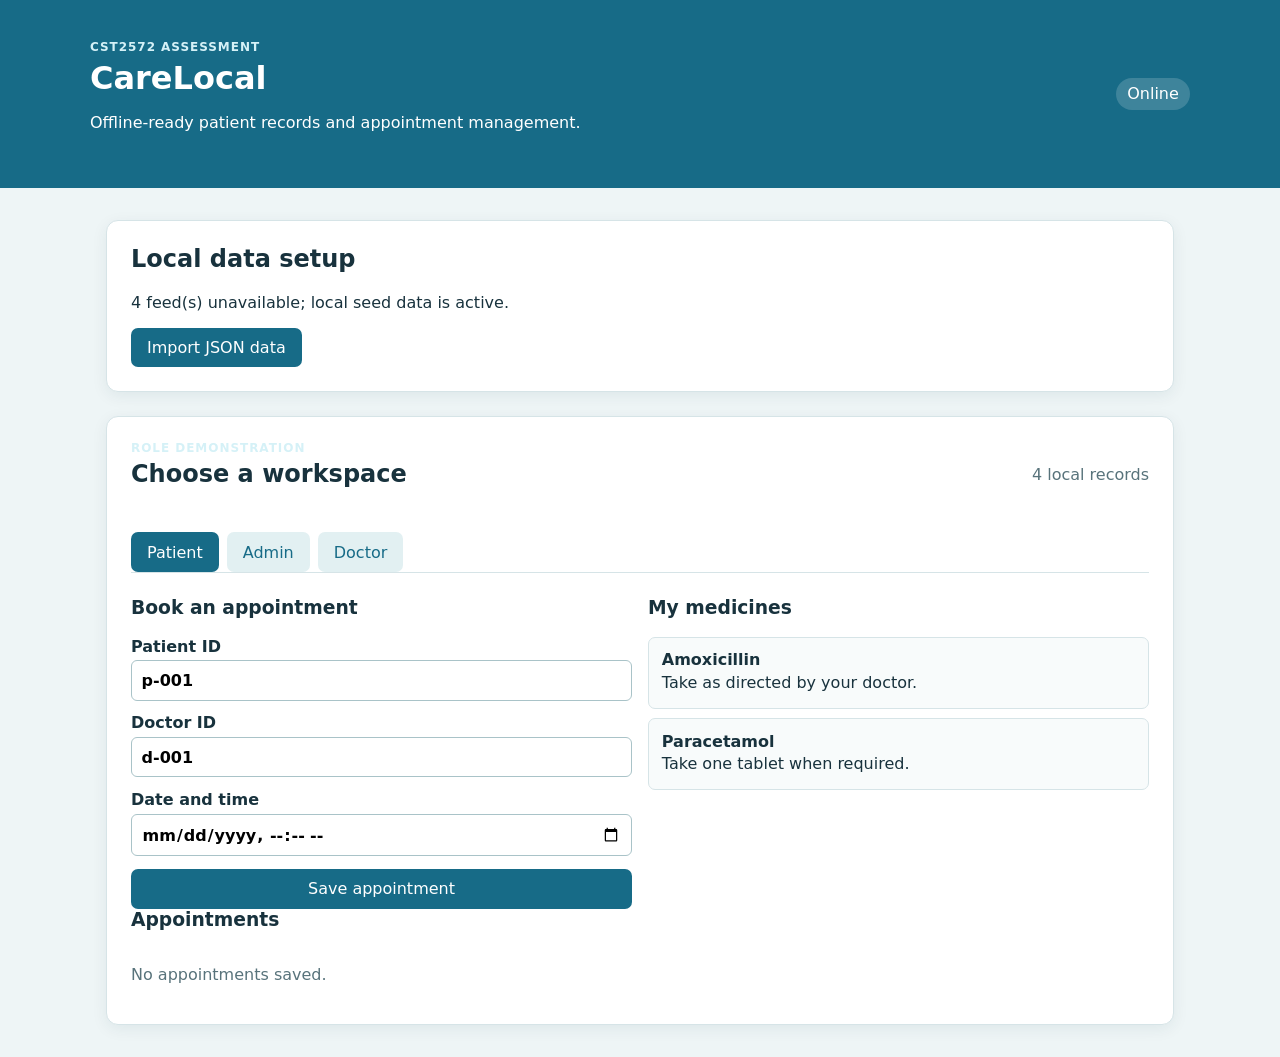
==== index.html @ cc3c92d3 "first commit" ====
<!doctype html>
<html lang="en">
<head>
  <meta charset="utf-8">
  <meta name="viewport" content="width=device-width, initial-scale=1">
  <meta name="theme-color" content="#176b87">
  <link rel="manifest" href="manifest.json">
  <link rel="stylesheet" href="styles.css">
  <title>CareLocal</title>
</head>
<body>
  <header class="site-header">
    <div>
      <p class="eyebrow">CST2572 assessment</p>
      <h1>CareLocal</h1>
      <p>Offline-ready patient records and appointment management.</p>
    </div>
    <span id="connection-status" class="status">Checking connection...</span>
  </header>

  <main>
    <section id="setup-panel" class="card">
      <h2>Local data setup</h2>
      <p id="setup-message">Preparing the local database...</p>
      <button id="refresh-data" type="button">Import JSON data</button>
    </section>

    <section class="card">
      <div class="section-heading">
        <div>
          <p class="eyebrow">Role demonstration</p>
          <h2>Choose a workspace</h2>
        </div>
        <span id="record-count" class="muted"></span>
      </div>
      <nav class="role-tabs" aria-label="Workspace roles">
        <button class="role-tab active" data-role="patient">Patient</button>
        <button class="role-tab" data-role="admin">Admin</button>
        <button class="role-tab" data-role="doctor">Doctor</button>
      </nav>
      <div id="workspace"></div>
    </section>
  </main>

  <template id="patient-template">
    <div class="grid two-column">
      <div>
        <h3>Book an appointment</h3>
        <form id="appointment-form" class="stack">
          <label>Patient ID <input name="patientId" required value="p-001"></label>
          <label>Doctor ID <input name="doctorId" required value="d-001"></label>
          <label>Date and time <input name="scheduledAt" type="datetime-local" required></label>
          <button type="submit">Save appointment</button>
        </form>
      </div>
      <div>
        <h3>My medicines</h3>
        <div id="patient-medicines" class="list"></div>
      </div>
    </div>
    <h3>Appointments</h3>
    <div id="patient-appointments" class="list"></div>
  </template>

  <template id="admin-template">
    <h3>Manage patients</h3>
    <form id="patient-form" class="grid patient-form">
      <input type="hidden" name="id">
      <label>Name <input name="name" required maxlength="80"></label>
      <label>Address <input name="address" required maxlength="160"></label>
      <label>Telephone <input name="telephone" required pattern="[0-9 +()-]{7,20}"></label>
      <label>Date of birth <input name="dateOfBirth" type="date" required></label>
      <label>NHS number <input name="nhsNumber" required pattern="[0-9]{10}"></label>
      <div class="form-actions"><button type="submit">Save patient</button><button id="clear-patient" type="button" class="secondary">Clear</button></div>
    </form>
    <div id="admin-patients" class="list"></div>
  </template>

  <template id="doctor-template">
    <div class="grid two-column">
      <div>
        <h3>Add a clinical note</h3>
        <form id="note-form" class="stack">
          <label>Patient ID <input name="patientId" required value="p-001"></label>
          <label>Note <textarea name="text" required maxlength="500"></textarea></label>
          <button type="submit">Save note</button>
        </form>
      </div>
      <div>
        <h3>Prescribe medicine</h3>
        <form id="prescription-form" class="stack">
          <label>Patient ID <input name="patientId" required value="p-001"></label>
          <label>Medicine <select name="medicineId" id="medicine-options" required></select></label>
          <label>Instructions <input name="instructions" required maxlength="200"></label>
          <button type="submit">Save prescription</button>
        </form>
      </div>
    </div>
    <h3>Patient history and notes</h3>
    <div id="doctor-notes" class="list"></div>
  </template>

  <script type="module" src="app.js"></script>
</body>
</html>
---- styles.css ----
:root { color-scheme: light; font-family: system-ui, sans-serif; color: #18323d; background: #eef5f6; }
* { box-sizing: border-box; }
body { margin: 0; }
.site-header { display: flex; justify-content: space-between; gap: 1rem; align-items: center; padding: 2.5rem max(1rem, calc((100% - 1100px) / 2)); color: white; background: #176b87; }
main { max-width: 1100px; margin: 2rem auto; padding: 0 1rem; }
.card { background: white; border: 1px solid #d6e4e7; border-radius: 12px; padding: 1.5rem; margin-bottom: 1.5rem; box-shadow: 0 4px 16px #153b4512; }
.section-heading, .form-actions { display: flex; justify-content: space-between; align-items: center; gap: 1rem; }
.eyebrow { margin: 0 0 .3rem; color: #d5f1f7; text-transform: uppercase; letter-spacing: .08em; font-size: .75rem; font-weight: 700; }
h1, h2, h3 { margin-top: 0; }
h1 { margin-bottom: .3rem; }
.status { padding: .4rem .7rem; border-radius: 999px; background: #ffffff2b; white-space: nowrap; }
.status.offline { background: #8f351e; }
.role-tabs { display: flex; gap: .5rem; margin: 1.5rem 0; border-bottom: 1px solid #d6e4e7; }
button { border: 0; border-radius: 7px; padding: .65rem 1rem; color: white; background: #176b87; cursor: pointer; font: inherit; }
button:hover { background: #0e5268; }
button.secondary, .role-tab { color: #176b87; background: #e2f0f2; }
.role-tab.active { color: white; background: #176b87; }
.grid { display: grid; gap: 1rem; }
.two-column { grid-template-columns: repeat(auto-fit, minmax(250px, 1fr)); }
.patient-form { grid-template-columns: repeat(auto-fit, minmax(180px, 1fr)); margin-bottom: 1.5rem; }
.stack { display: grid; gap: .8rem; }
label { display: grid; gap: .3rem; font-weight: 600; }
input, textarea, select { width: 100%; padding: .6rem; border: 1px solid #a9c3c8; border-radius: 6px; font: inherit; }
textarea { min-height: 100px; resize: vertical; }
.list { display: grid; gap: .6rem; }
.list-item { padding: .8rem; border: 1px solid #d6e4e7; border-radius: 7px; background: #f8fbfb; }
.list-item p { margin: .2rem 0; }
.muted { color: #58737b; }
@media (max-width: 600px) { .site-header { display: block; } .status { display: inline-block; margin-top: 1rem; } }
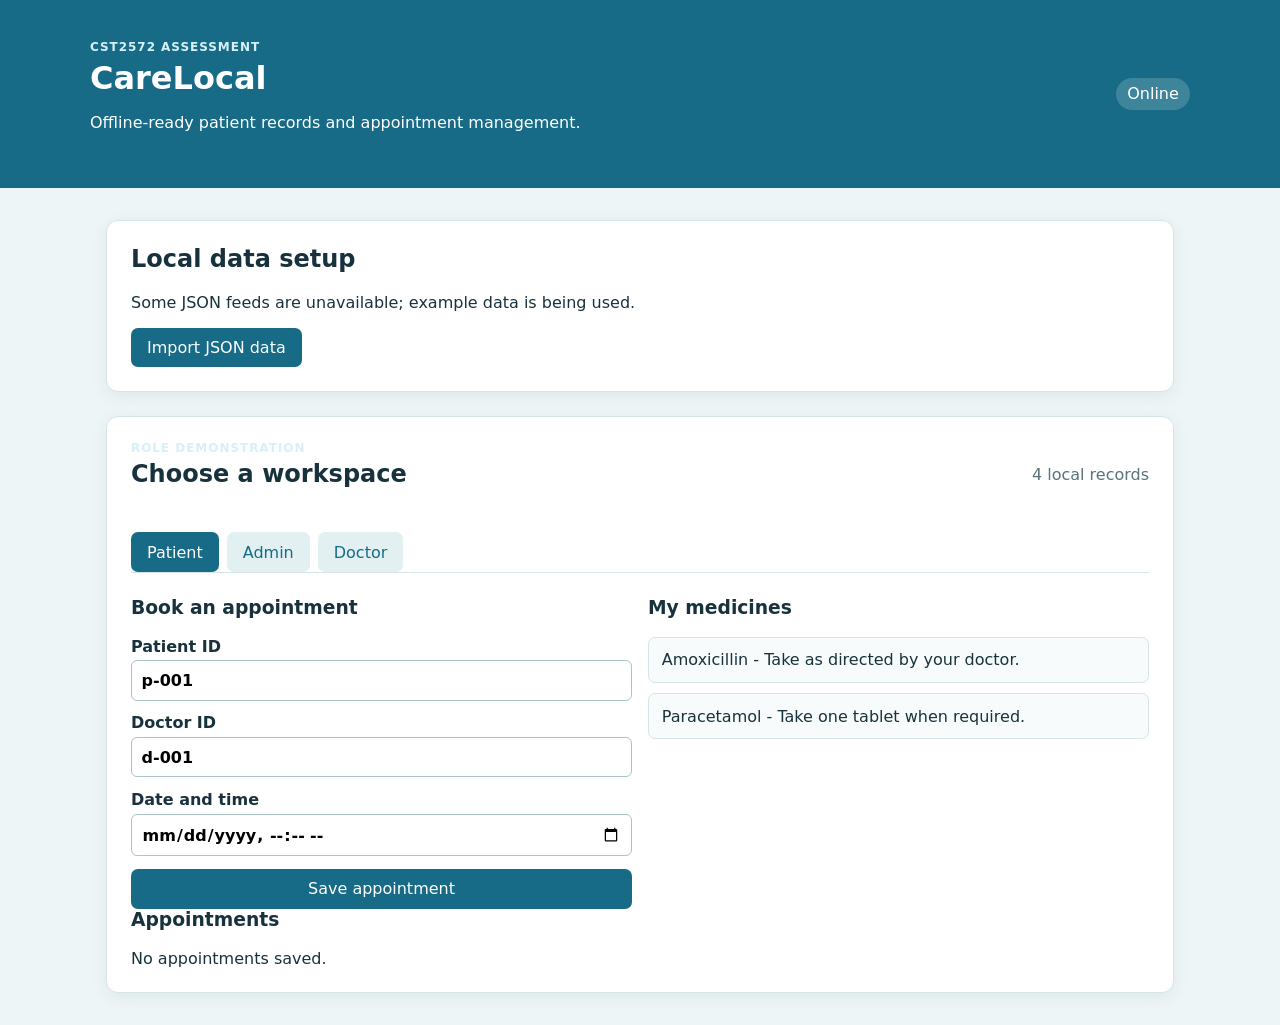
==== commit b524b995: "Add Member 4 admin and doctor features" ====
--- a/index.html
+++ b/index.html
@@ -68,36 +68,46 @@
       <input type="hidden" name="id">
       <label>Name <input name="name" required maxlength="80"></label>
       <label>Address <input name="address" required maxlength="160"></label>
-      <label>Telephone <input name="telephone" required pattern="[0-9 +()-]{7,20}"></label>
+      <label>Telephone <input name="telephone" required pattern="[0-9 +()\-]{7,20}"></label>
       <label>Date of birth <input name="dateOfBirth" type="date" required></label>
       <label>NHS number <input name="nhsNumber" required pattern="[0-9]{10}"></label>
       <div class="form-actions"><button type="submit">Save patient</button><button id="clear-patient" type="button" class="secondary">Clear</button></div>
     </form>
+    <p id="admin-message" class="message" aria-live="polite"></p>
     <div id="admin-patients" class="list"></div>
   </template>
 
   <template id="doctor-template">
+    <h3>Doctor workspace</h3>
+    <p class="muted">Choose a patient and doctor before adding medical records.</p>
+    <div class="grid two-column form-spacing">
+      <label>Patient <select id="doctor-patient" required></select></label>
+      <label>Doctor <select id="doctor-select" required></select></label>
+    </div>
+    <p id="doctor-message" class="message" aria-live="polite"></p>
     <div class="grid two-column">
       <div>
-        <h3>Add a clinical note</h3>
+        <h3>Add clinical history / note</h3>
         <form id="note-form" class="stack">
-          <label>Patient ID <input name="patientId" required value="p-001"></label>
-          <label>Note <textarea name="text" required maxlength="500"></textarea></label>
-          <button type="submit">Save note</button>
+          <label>Clinical note <textarea id="note-text" required maxlength="500"></textarea></label>
+          <button type="submit">Save medical note</button>
         </form>
       </div>
       <div>
-        <h3>Prescribe medicine</h3>
+        <h3>Add medicine / treatment</h3>
         <form id="prescription-form" class="stack">
-          <label>Patient ID <input name="patientId" required value="p-001"></label>
-          <label>Medicine <select name="medicineId" id="medicine-options" required></select></label>
-          <label>Instructions <input name="instructions" required maxlength="200"></label>
+          <label>Medicine <select id="medicine-options" required></select></label>
+          <label>Treatment instructions <input id="medicine-instructions" required maxlength="200"></label>
           <button type="submit">Save prescription</button>
         </form>
       </div>
     </div>
-    <h3>Patient history and notes</h3>
+    <h3>Patient medical history</h3>
+    <div id="doctor-history" class="list"></div>
+    <h3>Medical notes</h3>
     <div id="doctor-notes" class="list"></div>
+    <h3>Prescriptions and treatments</h3>
+    <div id="doctor-prescriptions" class="list"></div>
   </template>
 
   <script type="module" src="app.js"></script>
--- a/styles.css
+++ b/styles.css
@@ -27,3 +27,9 @@
 .list-item p { margin: .2rem 0; }
 .muted { color: #58737b; }
 @media (max-width: 600px) { .site-header { display: block; } .status { display: inline-block; margin-top: 1rem; } }
+
+/* Small additions for Member 4 */
+.message { color: #176b87; min-height: 1.5rem; font-weight: 600; }
+.form-spacing { margin-bottom: 1.5rem; }
+#doctor-history, #doctor-notes, #doctor-prescriptions { margin-bottom: 1.5rem; }
+.list-item button { margin-top: .5rem; margin-right: .3rem; }
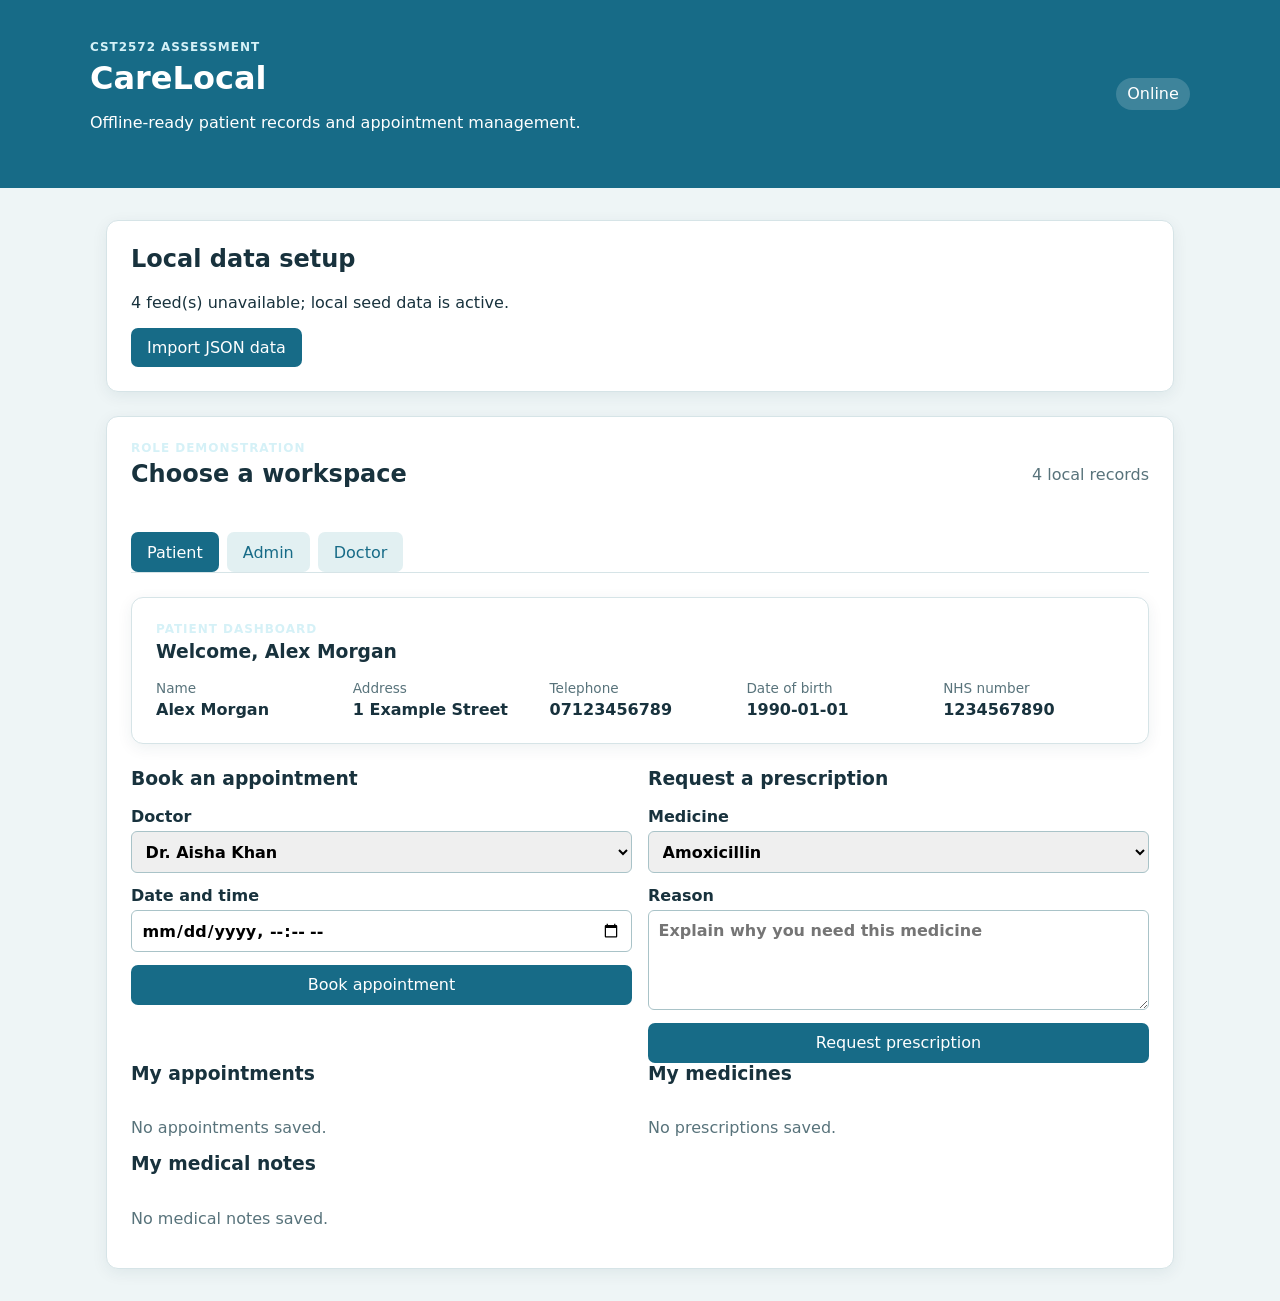
==== commit 15282f2a: "Add patient dashboard features" ====
--- a/index.html
+++ b/index.html
@@ -43,23 +43,48 @@
   </main>
 
   <template id="patient-template">
+    <div class="patient-summary card">
+      <div>
+        <p class="eyebrow">Patient dashboard</p>
+        <h3 id="patient-welcome">My details</h3>
+      </div>
+      <div id="patient-details" class="details-grid"></div>
+    </div>
+
     <div class="grid two-column">
       <div>
         <h3>Book an appointment</h3>
         <form id="appointment-form" class="stack">
-          <label>Patient ID <input name="patientId" required value="p-001"></label>
-          <label>Doctor ID <input name="doctorId" required value="d-001"></label>
+          <label>Doctor <select name="doctorId" id="patient-doctor" required></select></label>
           <label>Date and time <input name="scheduledAt" type="datetime-local" required></label>
-          <button type="submit">Save appointment</button>
+          <button type="submit">Book appointment</button>
         </form>
       </div>
       <div>
+        <h3>Request a prescription</h3>
+        <form id="prescription-request-form" class="stack">
+          <label>Medicine <select name="medicineId" id="request-medicine" required></select></label>
+          <label>Reason <textarea name="reason" required maxlength="300" placeholder="Explain why you need this medicine"></textarea></label>
+          <button type="submit">Request prescription</button>
+        </form>
+      </div>
+    </div>
+
+    <div class="grid two-column">
+      <section>
+        <h3>My appointments</h3>
+        <div id="patient-appointments" class="list"></div>
+      </section>
+      <section>
         <h3>My medicines</h3>
         <div id="patient-medicines" class="list"></div>
-      </div>
+      </section>
     </div>
-    <h3>Appointments</h3>
-    <div id="patient-appointments" class="list"></div>
+
+    <section>
+      <h3>My medical notes</h3>
+      <div id="patient-notes" class="list"></div>
+    </section>
   </template>
 
   <template id="admin-template">
@@ -73,41 +98,31 @@
       <label>NHS number <input name="nhsNumber" required pattern="[0-9]{10}"></label>
       <div class="form-actions"><button type="submit">Save patient</button><button id="clear-patient" type="button" class="secondary">Clear</button></div>
     </form>
-    <p id="admin-message" class="message" aria-live="polite"></p>
     <div id="admin-patients" class="list"></div>
   </template>
 
   <template id="doctor-template">
-    <h3>Doctor workspace</h3>
-    <p class="muted">Choose a patient and doctor before adding medical records.</p>
-    <div class="grid two-column form-spacing">
-      <label>Patient <select id="doctor-patient" required></select></label>
-      <label>Doctor <select id="doctor-select" required></select></label>
-    </div>
-    <p id="doctor-message" class="message" aria-live="polite"></p>
     <div class="grid two-column">
       <div>
-        <h3>Add clinical history / note</h3>
+        <h3>Add a clinical note</h3>
         <form id="note-form" class="stack">
-          <label>Clinical note <textarea id="note-text" required maxlength="500"></textarea></label>
-          <button type="submit">Save medical note</button>
+          <label>Patient ID <input name="patientId" required value="p-001"></label>
+          <label>Note <textarea name="text" required maxlength="500"></textarea></label>
+          <button type="submit">Save note</button>
         </form>
       </div>
       <div>
-        <h3>Add medicine / treatment</h3>
+        <h3>Prescribe medicine</h3>
         <form id="prescription-form" class="stack">
-          <label>Medicine <select id="medicine-options" required></select></label>
-          <label>Treatment instructions <input id="medicine-instructions" required maxlength="200"></label>
+          <label>Patient ID <input name="patientId" required value="p-001"></label>
+          <label>Medicine <select name="medicineId" id="medicine-options" required></select></label>
+          <label>Instructions <input name="instructions" required maxlength="200"></label>
           <button type="submit">Save prescription</button>
         </form>
       </div>
     </div>
-    <h3>Patient medical history</h3>
-    <div id="doctor-history" class="list"></div>
-    <h3>Medical notes</h3>
+    <h3>Patient history and notes</h3>
     <div id="doctor-notes" class="list"></div>
-    <h3>Prescriptions and treatments</h3>
-    <div id="doctor-prescriptions" class="list"></div>
   </template>
 
   <script type="module" src="app.js"></script>
--- a/styles.css
+++ b/styles.css
@@ -26,10 +26,9 @@
 .list-item { padding: .8rem; border: 1px solid #d6e4e7; border-radius: 7px; background: #f8fbfb; }
 .list-item p { margin: .2rem 0; }
 .muted { color: #58737b; }
+.patient-summary { margin-top: 1rem; }
+.details-grid { display: grid; grid-template-columns: repeat(auto-fit, minmax(160px, 1fr)); gap: 1rem; }
+dt { color: #58737b; font-size: .85rem; }
+dd { margin: .2rem 0 0; font-weight: 600; }
+small { font-size: .8rem; }
 @media (max-width: 600px) { .site-header { display: block; } .status { display: inline-block; margin-top: 1rem; } }
-
-/* Small additions for Member 4 */
-.message { color: #176b87; min-height: 1.5rem; font-weight: 600; }
-.form-spacing { margin-bottom: 1.5rem; }
-#doctor-history, #doctor-notes, #doctor-prescriptions { margin-bottom: 1.5rem; }
-.list-item button { margin-top: .5rem; margin-right: .3rem; }
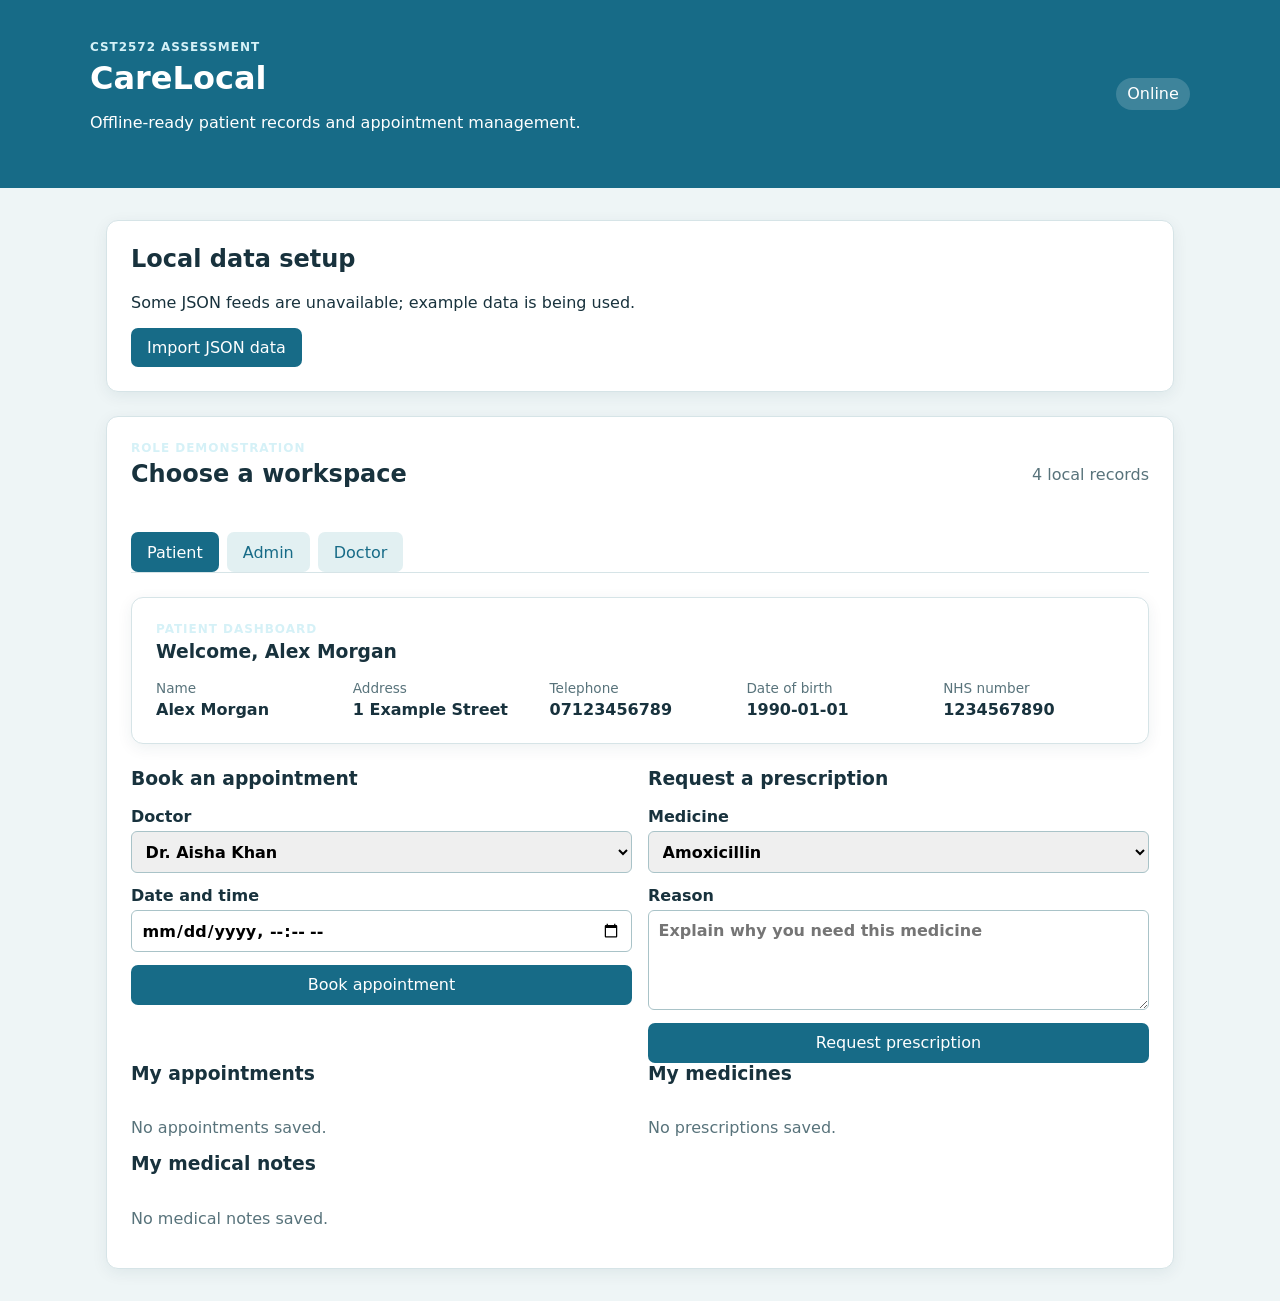
==== commit 919c460c: "Merge admin and doctor features" ====
--- a/index.html
+++ b/index.html
@@ -98,31 +98,41 @@
       <label>NHS number <input name="nhsNumber" required pattern="[0-9]{10}"></label>
       <div class="form-actions"><button type="submit">Save patient</button><button id="clear-patient" type="button" class="secondary">Clear</button></div>
     </form>
+    <p id="admin-message" class="message" aria-live="polite"></p>
     <div id="admin-patients" class="list"></div>
   </template>
 
   <template id="doctor-template">
+    <h3>Doctor workspace</h3>
+    <p class="muted">Choose a patient and doctor before adding medical records.</p>
+    <div class="grid two-column form-spacing">
+      <label>Patient <select id="doctor-patient" required></select></label>
+      <label>Doctor <select id="doctor-select" required></select></label>
+    </div>
+    <p id="doctor-message" class="message" aria-live="polite"></p>
     <div class="grid two-column">
       <div>
-        <h3>Add a clinical note</h3>
+        <h3>Add clinical history / note</h3>
         <form id="note-form" class="stack">
-          <label>Patient ID <input name="patientId" required value="p-001"></label>
-          <label>Note <textarea name="text" required maxlength="500"></textarea></label>
-          <button type="submit">Save note</button>
+          <label>Clinical note <textarea id="note-text" required maxlength="500"></textarea></label>
+          <button type="submit">Save medical note</button>
         </form>
       </div>
       <div>
-        <h3>Prescribe medicine</h3>
+        <h3>Add medicine / treatment</h3>
         <form id="prescription-form" class="stack">
-          <label>Patient ID <input name="patientId" required value="p-001"></label>
-          <label>Medicine <select name="medicineId" id="medicine-options" required></select></label>
-          <label>Instructions <input name="instructions" required maxlength="200"></label>
+          <label>Medicine <select id="medicine-options" required></select></label>
+          <label>Treatment instructions <input id="medicine-instructions" required maxlength="200"></label>
           <button type="submit">Save prescription</button>
         </form>
       </div>
     </div>
-    <h3>Patient history and notes</h3>
+    <h3>Patient medical history</h3>
+    <div id="doctor-history" class="list"></div>
+    <h3>Medical notes</h3>
     <div id="doctor-notes" class="list"></div>
+    <h3>Prescriptions and treatments</h3>
+    <div id="doctor-prescriptions" class="list"></div>
   </template>
 
   <script type="module" src="app.js"></script>
--- a/styles.css
+++ b/styles.css
@@ -32,3 +32,9 @@
 dd { margin: .2rem 0 0; font-weight: 600; }
 small { font-size: .8rem; }
 @media (max-width: 600px) { .site-header { display: block; } .status { display: inline-block; margin-top: 1rem; } }
+
+/* Small additions for Member 4 */
+.message { color: #176b87; min-height: 1.5rem; font-weight: 600; }
+.form-spacing { margin-bottom: 1.5rem; }
+#doctor-history, #doctor-notes, #doctor-prescriptions { margin-bottom: 1.5rem; }
+.list-item button { margin-top: .5rem; margin-right: .3rem; }
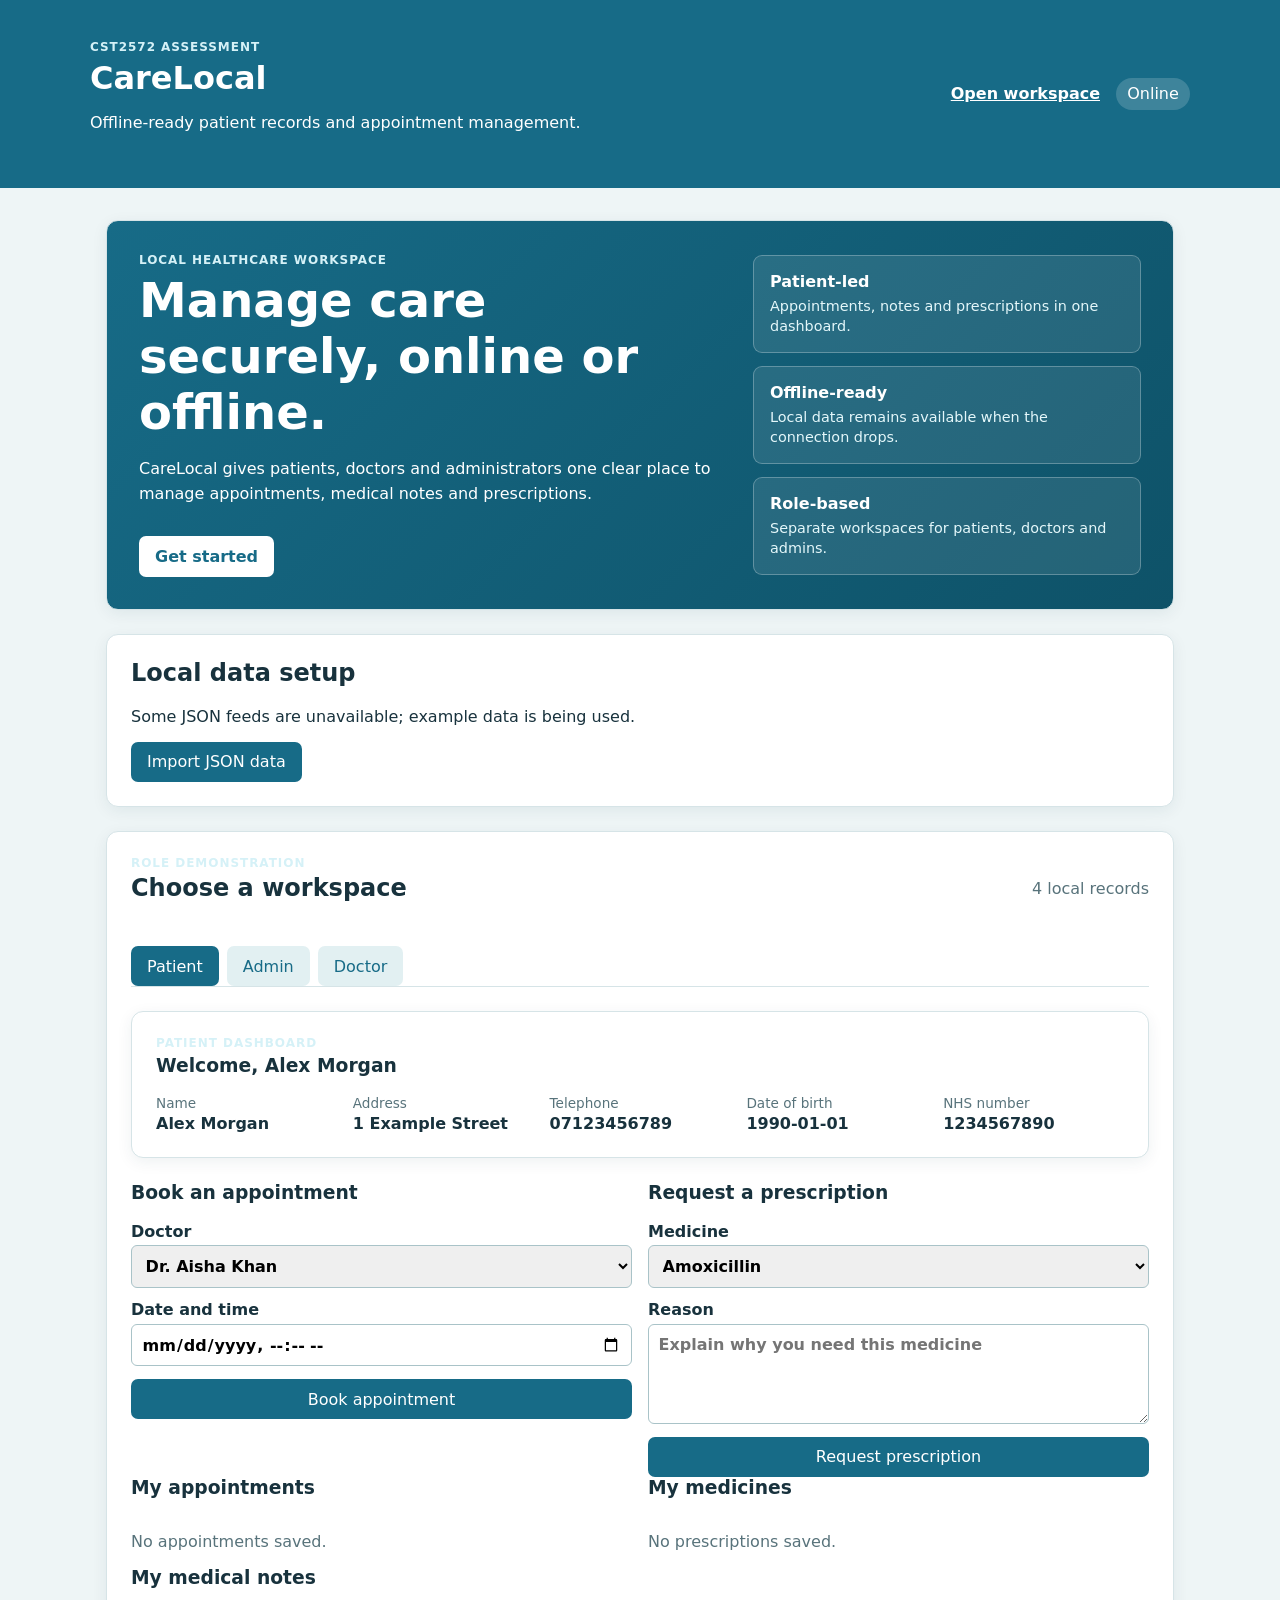
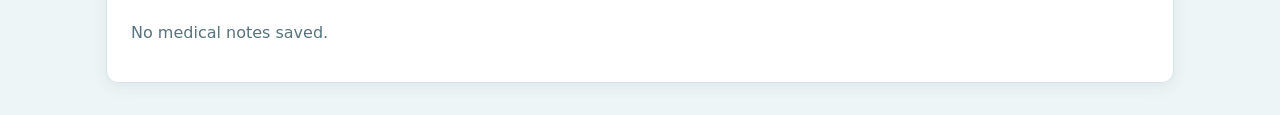
==== commit fab930c6: "Add front page and wireframes" ====
--- a/index.html
+++ b/index.html
@@ -15,17 +15,34 @@
       <h1>CareLocal</h1>
       <p>Offline-ready patient records and appointment management.</p>
     </div>
-    <span id="connection-status" class="status">Checking connection...</span>
+    <div class="header-actions">
+      <a class="header-link" href="#workspace-card">Open workspace</a>
+      <span id="connection-status" class="status">Checking connection...</span>
+    </div>
   </header>
 
   <main>
+    <section class="hero card" aria-labelledby="welcome-heading">
+      <div>
+        <p class="eyebrow hero-eyebrow">Local healthcare workspace</p>
+        <h2 id="welcome-heading">Manage care securely, online or offline.</h2>
+        <p class="hero-copy">CareLocal gives patients, doctors and administrators one clear place to manage appointments, medical notes and prescriptions.</p>
+        <a class="button-link" href="#workspace-card">Get started</a>
+      </div>
+      <div class="feature-grid" aria-label="Application features">
+        <div class="feature-card"><strong>Patient-led</strong><span>Appointments, notes and prescriptions in one dashboard.</span></div>
+        <div class="feature-card"><strong>Offline-ready</strong><span>Local data remains available when the connection drops.</span></div>
+        <div class="feature-card"><strong>Role-based</strong><span>Separate workspaces for patients, doctors and admins.</span></div>
+      </div>
+    </section>
+
     <section id="setup-panel" class="card">
       <h2>Local data setup</h2>
       <p id="setup-message">Preparing the local database...</p>
       <button id="refresh-data" type="button">Import JSON data</button>
     </section>
 
-    <section class="card">
+    <section id="workspace-card" class="card">
       <div class="section-heading">
         <div>
           <p class="eyebrow">Role demonstration</p>
--- a/styles.css
+++ b/styles.css
@@ -2,8 +2,18 @@
 * { box-sizing: border-box; }
 body { margin: 0; }
 .site-header { display: flex; justify-content: space-between; gap: 1rem; align-items: center; padding: 2.5rem max(1rem, calc((100% - 1100px) / 2)); color: white; background: #176b87; }
+.header-actions { display: flex; align-items: center; gap: 1rem; }
+.header-link { color: white; font-weight: 700; }
 main { max-width: 1100px; margin: 2rem auto; padding: 0 1rem; }
 .card { background: white; border: 1px solid #d6e4e7; border-radius: 12px; padding: 1.5rem; margin-bottom: 1.5rem; box-shadow: 0 4px 16px #153b4512; }
+.hero { display: grid; grid-template-columns: minmax(0, 1.2fr) minmax(280px, .8fr); gap: 2rem; align-items: center; padding: 2rem; background: linear-gradient(135deg, #176b87, #0e5268); color: white; }
+.hero h2 { max-width: 620px; font-size: clamp(1.8rem, 4vw, 3rem); margin-bottom: .8rem; }
+.hero-copy { max-width: 620px; line-height: 1.6; }
+.hero-eyebrow { color: #bde8f0; }
+.button-link { display: inline-block; margin-top: .8rem; padding: .7rem 1rem; border-radius: 7px; color: #176b87; background: white; font-weight: 700; text-decoration: none; }
+.feature-grid { display: grid; gap: .8rem; }
+.feature-card { display: grid; gap: .3rem; padding: 1rem; border: 1px solid #ffffff44; border-radius: 9px; background: #ffffff18; }
+.feature-card span { font-size: .9rem; line-height: 1.4; color: #e4f7fa; }
 .section-heading, .form-actions { display: flex; justify-content: space-between; align-items: center; gap: 1rem; }
 .eyebrow { margin: 0 0 .3rem; color: #d5f1f7; text-transform: uppercase; letter-spacing: .08em; font-size: .75rem; font-weight: 700; }
 h1, h2, h3 { margin-top: 0; }
@@ -31,7 +41,8 @@
 dt { color: #58737b; font-size: .85rem; }
 dd { margin: .2rem 0 0; font-weight: 600; }
 small { font-size: .8rem; }
-@media (max-width: 600px) { .site-header { display: block; } .status { display: inline-block; margin-top: 1rem; } }
+@media (max-width: 700px) { .hero { grid-template-columns: 1fr; } }
+@media (max-width: 600px) { .site-header { display: block; } .header-actions { display: block; } .header-link, .status { display: inline-block; margin-top: 1rem; } }
 
 /* Small additions for Member 4 */
 .message { color: #176b87; min-height: 1.5rem; font-weight: 600; }
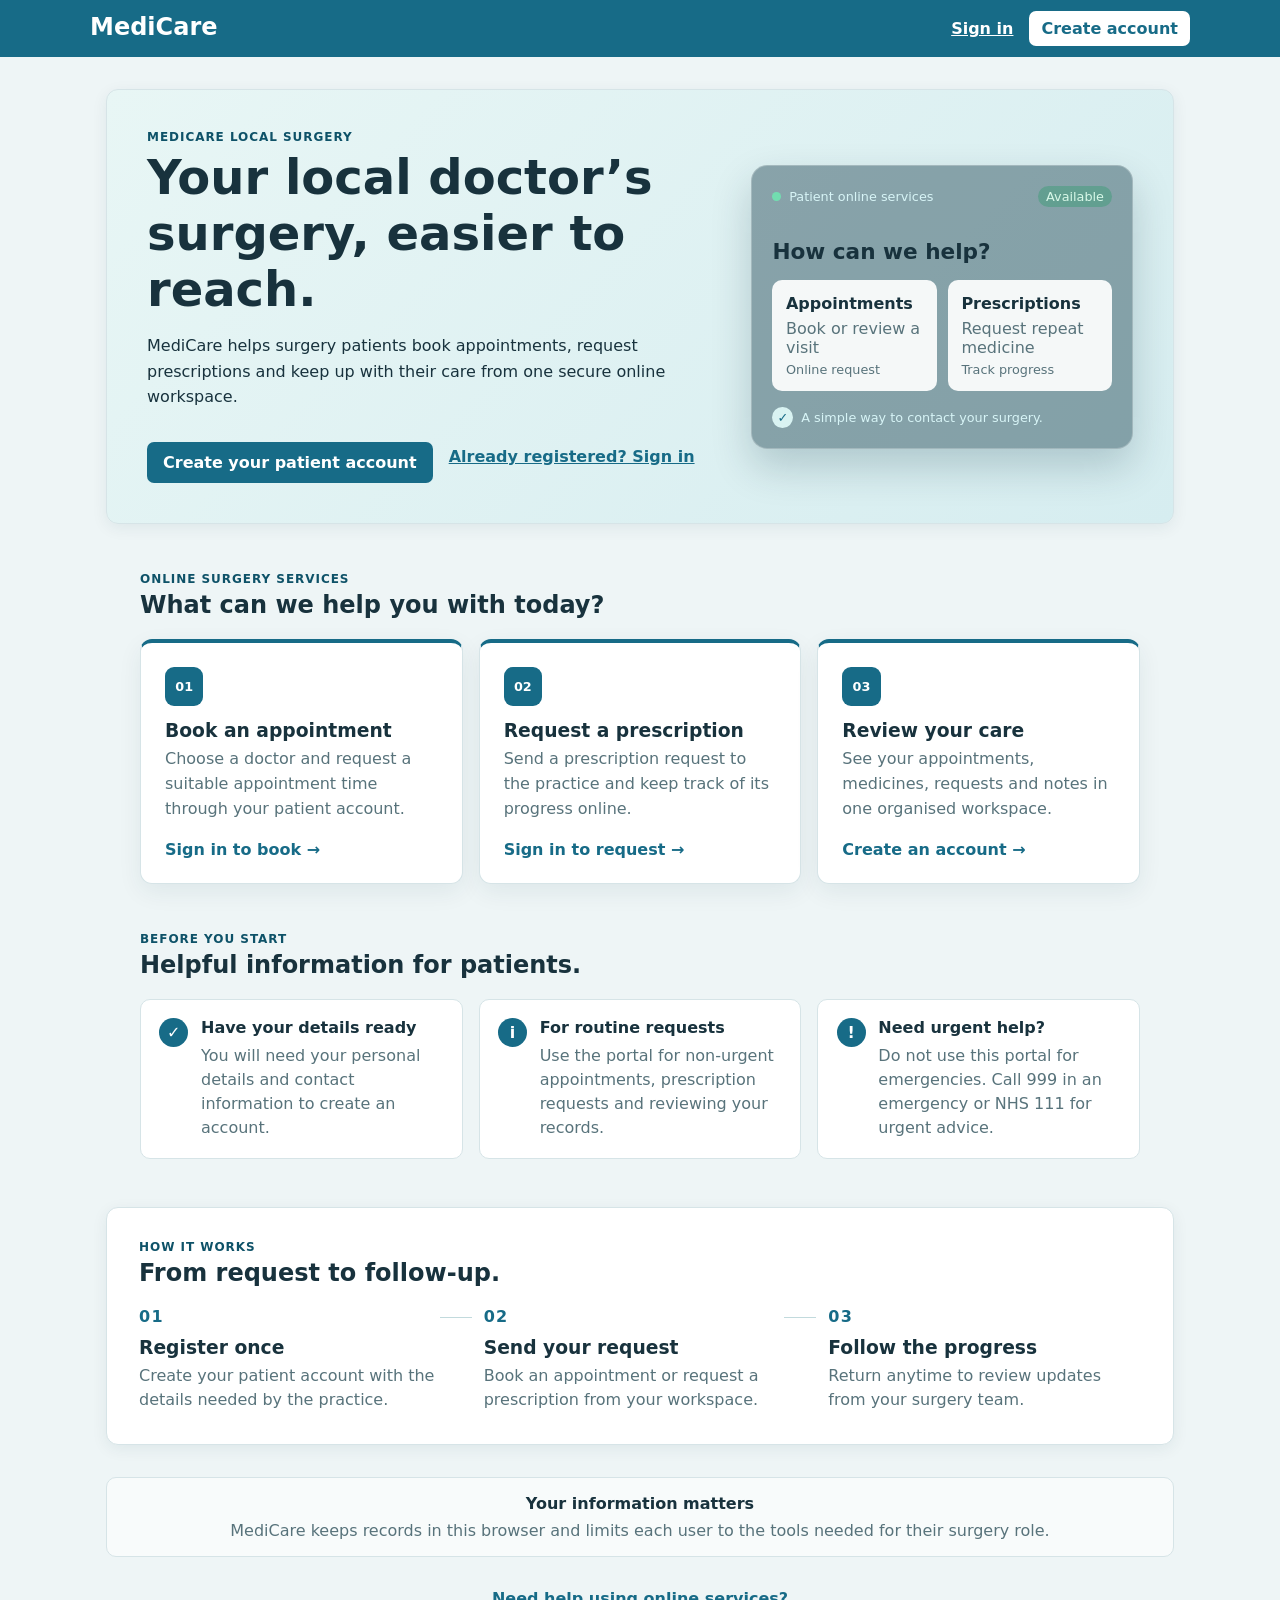
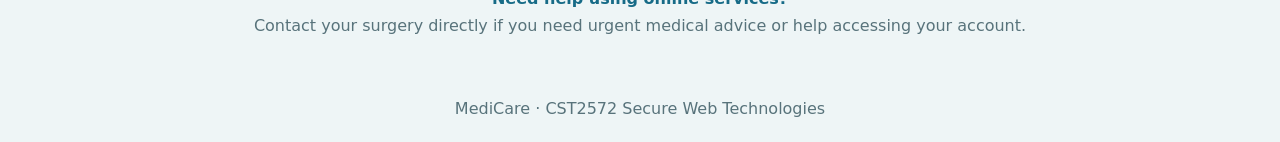
==== commit 5010ffb0: "Add files via upload" ====
--- a/index.html
+++ b/index.html
@@ -1,157 +1,96 @@
-<!doctype html>
-<html lang="en">
-<head>
-  <meta charset="utf-8">
-  <meta name="viewport" content="width=device-width, initial-scale=1">
-  <meta name="theme-color" content="#176b87">
-  <link rel="manifest" href="manifest.json">
-  <link rel="stylesheet" href="styles.css">
-  <title>CareLocal</title>
-</head>
-<body>
-  <header class="site-header">
-    <div>
-      <p class="eyebrow">CST2572 assessment</p>
-      <h1>CareLocal</h1>
-      <p>Offline-ready patient records and appointment management.</p>
-    </div>
-    <div class="header-actions">
-      <a class="header-link" href="#workspace-card">Open workspace</a>
-      <span id="connection-status" class="status">Checking connection...</span>
-    </div>
-  </header>
-
-  <main>
-    <section class="hero card" aria-labelledby="welcome-heading">
-      <div>
-        <p class="eyebrow hero-eyebrow">Local healthcare workspace</p>
-        <h2 id="welcome-heading">Manage care securely, online or offline.</h2>
-        <p class="hero-copy">CareLocal gives patients, doctors and administrators one clear place to manage appointments, medical notes and prescriptions.</p>
-        <a class="button-link" href="#workspace-card">Get started</a>
-      </div>
-      <div class="feature-grid" aria-label="Application features">
-        <div class="feature-card"><strong>Patient-led</strong><span>Appointments, notes and prescriptions in one dashboard.</span></div>
-        <div class="feature-card"><strong>Offline-ready</strong><span>Local data remains available when the connection drops.</span></div>
-        <div class="feature-card"><strong>Role-based</strong><span>Separate workspaces for patients, doctors and admins.</span></div>
-      </div>
-    </section>
-
-    <section id="setup-panel" class="card">
-      <h2>Local data setup</h2>
-      <p id="setup-message">Preparing the local database...</p>
-      <button id="refresh-data" type="button">Import JSON data</button>
-    </section>
-
-    <section id="workspace-card" class="card">
-      <div class="section-heading">
-        <div>
-          <p class="eyebrow">Role demonstration</p>
-          <h2>Choose a workspace</h2>
-        </div>
-        <span id="record-count" class="muted"></span>
-      </div>
-      <nav class="role-tabs" aria-label="Workspace roles">
-        <button class="role-tab active" data-role="patient">Patient</button>
-        <button class="role-tab" data-role="admin">Admin</button>
-        <button class="role-tab" data-role="doctor">Doctor</button>
-      </nav>
-      <div id="workspace"></div>
-    </section>
-  </main>
-
-  <template id="patient-template">
-    <div class="patient-summary card">
-      <div>
-        <p class="eyebrow">Patient dashboard</p>
-        <h3 id="patient-welcome">My details</h3>
-      </div>
-      <div id="patient-details" class="details-grid"></div>
-    </div>
-
-    <div class="grid two-column">
-      <div>
-        <h3>Book an appointment</h3>
-        <form id="appointment-form" class="stack">
-          <label>Doctor <select name="doctorId" id="patient-doctor" required></select></label>
-          <label>Date and time <input name="scheduledAt" type="datetime-local" required></label>
-          <button type="submit">Book appointment</button>
-        </form>
-      </div>
-      <div>
-        <h3>Request a prescription</h3>
-        <form id="prescription-request-form" class="stack">
-          <label>Medicine <select name="medicineId" id="request-medicine" required></select></label>
-          <label>Reason <textarea name="reason" required maxlength="300" placeholder="Explain why you need this medicine"></textarea></label>
-          <button type="submit">Request prescription</button>
-        </form>
-      </div>
-    </div>
-
-    <div class="grid two-column">
-      <section>
-        <h3>My appointments</h3>
-        <div id="patient-appointments" class="list"></div>
-      </section>
-      <section>
-        <h3>My medicines</h3>
-        <div id="patient-medicines" class="list"></div>
-      </section>
-    </div>
-
-    <section>
-      <h3>My medical notes</h3>
-      <div id="patient-notes" class="list"></div>
-    </section>
-  </template>
-
-  <template id="admin-template">
-    <h3>Manage patients</h3>
-    <form id="patient-form" class="grid patient-form">
-      <input type="hidden" name="id">
-      <label>Name <input name="name" required maxlength="80"></label>
-      <label>Address <input name="address" required maxlength="160"></label>
-      <label>Telephone <input name="telephone" required pattern="[0-9 +()\-]{7,20}"></label>
-      <label>Date of birth <input name="dateOfBirth" type="date" required></label>
-      <label>NHS number <input name="nhsNumber" required pattern="[0-9]{10}"></label>
-      <div class="form-actions"><button type="submit">Save patient</button><button id="clear-patient" type="button" class="secondary">Clear</button></div>
-    </form>
-    <p id="admin-message" class="message" aria-live="polite"></p>
-    <div id="admin-patients" class="list"></div>
-  </template>
-
-  <template id="doctor-template">
-    <h3>Doctor workspace</h3>
-    <p class="muted">Choose a patient and doctor before adding medical records.</p>
-    <div class="grid two-column form-spacing">
-      <label>Patient <select id="doctor-patient" required></select></label>
-      <label>Doctor <select id="doctor-select" required></select></label>
-    </div>
-    <p id="doctor-message" class="message" aria-live="polite"></p>
-    <div class="grid two-column">
-      <div>
-        <h3>Add clinical history / note</h3>
-        <form id="note-form" class="stack">
-          <label>Clinical note <textarea id="note-text" required maxlength="500"></textarea></label>
-          <button type="submit">Save medical note</button>
-        </form>
-      </div>
-      <div>
-        <h3>Add medicine / treatment</h3>
-        <form id="prescription-form" class="stack">
-          <label>Medicine <select id="medicine-options" required></select></label>
-          <label>Treatment instructions <input id="medicine-instructions" required maxlength="200"></label>
-          <button type="submit">Save prescription</button>
-        </form>
-      </div>
-    </div>
-    <h3>Patient medical history</h3>
-    <div id="doctor-history" class="list"></div>
-    <h3>Medical notes</h3>
-    <div id="doctor-notes" class="list"></div>
-    <h3>Prescriptions and treatments</h3>
-    <div id="doctor-prescriptions" class="list"></div>
-  </template>
-
-  <script type="module" src="app.js"></script>
-</body>
-</html>
+<!doctype html>
+<!-- Public landing page for the local surgery portal. -->
+<html lang="en">
+<head>
+  <meta charset="utf-8">
+  <meta name="viewport" content="width=device-width, initial-scale=1">
+  <meta name="theme-color" content="#176b87">
+  <link rel="manifest" href="manifest.json">
+  <link rel="stylesheet" href="styles.css?v=20261107-surgery-info">
+  <title>MediCare | Your local surgery online</title>
+</head>
+<body class="public-page">
+  <header class="site-header">
+    <div>
+      <h1>MediCare</h1>
+    </div>
+    <nav class="header-actions" aria-label="Public navigation">
+      <a class="header-link" href="login.html">Sign in</a>
+      <a class="button-link compact" href="register.html">Create account</a>
+    </nav>
+  </header>
+  <main>
+    <section class="hero card landing-hero">
+      <div>
+        <p class="eyebrow hero-eyebrow">MediCare local surgery</p>
+        <h2>Your local doctor’s surgery, easier to reach.</h2>
+        <p class="hero-copy">MediCare helps surgery patients book appointments, request prescriptions and keep up with their care from one secure online workspace.</p>
+        <div class="hero-actions">
+          <a class="button-link primary-action" href="register.html">Create your patient account</a>
+          <a class="text-link" href="login.html">Already registered? Sign in</a>
+        </div>
+      </div>
+      <div class="hero-preview" aria-label="Example of the MediCare patient portal">
+        <div class="preview-topline"><span class="preview-dot"></span><span>Patient online services</span><span class="preview-status">Available</span></div>
+        <div class="preview-welcome">How can we help?</div>
+        <div class="preview-grid">
+          <div class="preview-card"><strong>Appointments</strong><span>Book or review a visit</span><small>Online request</small></div>
+          <div class="preview-card"><strong>Prescriptions</strong><span>Request repeat medicine</span><small>Track progress</small></div>
+        </div>
+        <div class="preview-note"><span>✓</span> A simple way to contact your surgery.</div>
+      </div>
+    </section>
+    <section class="landing-section">
+      <div class="landing-section-heading">
+        <p class="eyebrow">Online surgery services</p>
+        <h2>What can we help you with today?</h2>
+      </div>
+      <div class="grid three-column service-cards">
+        <article class="card service-card"><span class="service-icon">01</span><h3>Book an appointment</h3><p class="muted">Choose a doctor and request a suitable appointment time through your patient account.</p><a href="login.html">Sign in to book <span aria-hidden="true">→</span></a></article>
+        <article class="card service-card"><span class="service-icon">02</span><h3>Request a prescription</h3><p class="muted">Send a prescription request to the practice and keep track of its progress online.</p><a href="login.html">Sign in to request <span aria-hidden="true">→</span></a></article>
+        <article class="card service-card"><span class="service-icon">03</span><h3>Review your care</h3><p class="muted">See your appointments, medicines, requests and notes in one organised workspace.</p><a href="register.html">Create an account <span aria-hidden="true">→</span></a></article>
+      </div>
+    </section>
+    <section class="info-section">
+      <div class="landing-section-heading">
+        <p class="eyebrow">Before you start</p>
+        <h2>Helpful information for patients.</h2>
+      </div>
+      <div class="info-grid">
+        <article class="info-item">
+          <span class="info-mark">✓</span>
+          <div><h3>Have your details ready</h3><p class="muted">You will need your personal details and contact information to create an account.</p></div>
+        </article>
+        <article class="info-item">
+          <span class="info-mark">i</span>
+          <div><h3>For routine requests</h3><p class="muted">Use the portal for non-urgent appointments, prescription requests and reviewing your records.</p></div>
+        </article>
+        <article class="info-item">
+          <span class="info-mark">!</span>
+          <div><h3>Need urgent help?</h3><p class="muted">Do not use this portal for emergencies. Call 999 in an emergency or NHS 111 for urgent advice.</p></div>
+        </article>
+      </div>
+    </section>
+    <section id="how-it-works" class="card workflow-card">
+      <div class="landing-section-heading">
+        <p class="eyebrow">How it works</p>
+        <h2>From request to follow-up.</h2>
+      </div>
+      <div class="workflow-steps">
+        <article><span class="step-number">01</span><h3>Register once</h3><p class="muted">Create your patient account with the details needed by the practice.</p></article>
+        <article><span class="step-number">02</span><h3>Send your request</h3><p class="muted">Book an appointment or request a prescription from your workspace.</p></article>
+        <article><span class="step-number">03</span><h3>Follow the progress</h3><p class="muted">Return anytime to review updates from your surgery team.</p></article>
+      </div>
+    </section>
+    <section class="privacy-strip">
+      <strong>Your information matters</strong>
+      <span>MediCare keeps records in this browser and limits each user to the tools needed for their surgery role.</span>
+    </section>
+    <section class="contact-prompt">
+      <strong>Need help using online services?</strong>
+      <span>Contact your surgery directly if you need urgent medical advice or help accessing your account.</span>
+    </section>
+  </main>
+  <footer class="public-footer">MediCare &middot; CST2572 Secure Web Technologies</footer>
+</body>
+</html>
--- a/styles.css
+++ b/styles.css
@@ -1,51 +1,144 @@
-:root { color-scheme: light; font-family: system-ui, sans-serif; color: #18323d; background: #eef5f6; }
-* { box-sizing: border-box; }
-body { margin: 0; }
-.site-header { display: flex; justify-content: space-between; gap: 1rem; align-items: center; padding: 2.5rem max(1rem, calc((100% - 1100px) / 2)); color: white; background: #176b87; }
-.header-actions { display: flex; align-items: center; gap: 1rem; }
-.header-link { color: white; font-weight: 700; }
-main { max-width: 1100px; margin: 2rem auto; padding: 0 1rem; }
-.card { background: white; border: 1px solid #d6e4e7; border-radius: 12px; padding: 1.5rem; margin-bottom: 1.5rem; box-shadow: 0 4px 16px #153b4512; }
-.hero { display: grid; grid-template-columns: minmax(0, 1.2fr) minmax(280px, .8fr); gap: 2rem; align-items: center; padding: 2rem; background: linear-gradient(135deg, #176b87, #0e5268); color: white; }
-.hero h2 { max-width: 620px; font-size: clamp(1.8rem, 4vw, 3rem); margin-bottom: .8rem; }
-.hero-copy { max-width: 620px; line-height: 1.6; }
-.hero-eyebrow { color: #bde8f0; }
-.button-link { display: inline-block; margin-top: .8rem; padding: .7rem 1rem; border-radius: 7px; color: #176b87; background: white; font-weight: 700; text-decoration: none; }
-.feature-grid { display: grid; gap: .8rem; }
-.feature-card { display: grid; gap: .3rem; padding: 1rem; border: 1px solid #ffffff44; border-radius: 9px; background: #ffffff18; }
-.feature-card span { font-size: .9rem; line-height: 1.4; color: #e4f7fa; }
-.section-heading, .form-actions { display: flex; justify-content: space-between; align-items: center; gap: 1rem; }
-.eyebrow { margin: 0 0 .3rem; color: #d5f1f7; text-transform: uppercase; letter-spacing: .08em; font-size: .75rem; font-weight: 700; }
-h1, h2, h3 { margin-top: 0; }
-h1 { margin-bottom: .3rem; }
-.status { padding: .4rem .7rem; border-radius: 999px; background: #ffffff2b; white-space: nowrap; }
-.status.offline { background: #8f351e; }
-.role-tabs { display: flex; gap: .5rem; margin: 1.5rem 0; border-bottom: 1px solid #d6e4e7; }
-button { border: 0; border-radius: 7px; padding: .65rem 1rem; color: white; background: #176b87; cursor: pointer; font: inherit; }
-button:hover { background: #0e5268; }
-button.secondary, .role-tab { color: #176b87; background: #e2f0f2; }
-.role-tab.active { color: white; background: #176b87; }
-.grid { display: grid; gap: 1rem; }
-.two-column { grid-template-columns: repeat(auto-fit, minmax(250px, 1fr)); }
-.patient-form { grid-template-columns: repeat(auto-fit, minmax(180px, 1fr)); margin-bottom: 1.5rem; }
-.stack { display: grid; gap: .8rem; }
-label { display: grid; gap: .3rem; font-weight: 600; }
-input, textarea, select { width: 100%; padding: .6rem; border: 1px solid #a9c3c8; border-radius: 6px; font: inherit; }
-textarea { min-height: 100px; resize: vertical; }
-.list { display: grid; gap: .6rem; }
-.list-item { padding: .8rem; border: 1px solid #d6e4e7; border-radius: 7px; background: #f8fbfb; }
-.list-item p { margin: .2rem 0; }
-.muted { color: #58737b; }
-.patient-summary { margin-top: 1rem; }
-.details-grid { display: grid; grid-template-columns: repeat(auto-fit, minmax(160px, 1fr)); gap: 1rem; }
-dt { color: #58737b; font-size: .85rem; }
-dd { margin: .2rem 0 0; font-weight: 600; }
-small { font-size: .8rem; }
-@media (max-width: 700px) { .hero { grid-template-columns: 1fr; } }
-@media (max-width: 600px) { .site-header { display: block; } .header-actions { display: block; } .header-link, .status { display: inline-block; margin-top: 1rem; } }
-
-/* Small additions for Member 4 */
-.message { color: #176b87; min-height: 1.5rem; font-weight: 600; }
-.form-spacing { margin-bottom: 1.5rem; }
-#doctor-history, #doctor-notes, #doctor-prescriptions { margin-bottom: 1.5rem; }
-.list-item button { margin-top: .5rem; margin-right: .3rem; }
+:root { color-scheme: light; font-family: system-ui, sans-serif; color: #18323d; background: #eef5f6; }
+/* Shared layout rules keep the public and authenticated pages consistent. */
+* { box-sizing: border-box; }
+body { margin: 0; }
+.site-header { display: flex; justify-content: space-between; gap: 1rem; align-items: center; padding: .7rem max(1rem, calc((100% - 1100px) / 2)); color: white; background: #176b87; }
+.header-actions { display: flex; align-items: center; gap: 1rem; }
+.header-link { color: white; font-weight: 700; }
+main { max-width: 1100px; margin: 2rem auto; padding: 0 1rem; }
+.card { background: white; border: 1px solid #d6e4e7; border-radius: 12px; padding: 1.5rem; margin-bottom: 1.5rem; box-shadow: 0 4px 16px #153b4512; }
+.hero { display: grid; grid-template-columns: minmax(0, 1.2fr) minmax(280px, .8fr); gap: 2rem; align-items: center; padding: 2.5rem; background: linear-gradient(135deg, #e8f6f5, #d6edf0); color: #18323d; }
+.hero h2 { max-width: 620px; font-size: clamp(1.8rem, 4vw, 3rem); margin-bottom: .8rem; }
+.hero-copy { max-width: 620px; line-height: 1.6; }
+.hero-eyebrow { color: #176b87; }
+.button-link { display: inline-block; margin-top: .8rem; padding: .7rem 1rem; border-radius: 7px; color: #176b87; background: white; font-weight: 700; text-decoration: none; }
+.feature-grid { display: grid; gap: .8rem; }
+.feature-card { display: grid; gap: .3rem; padding: 1rem; border: 1px solid #ffffff44; border-radius: 9px; background: #ffffff18; }
+.feature-card span { font-size: .9rem; line-height: 1.4; color: #e4f7fa; }
+.section-heading, .form-actions { display: flex; justify-content: space-between; align-items: center; gap: 1rem; }
+.eyebrow { margin: 0 0 .3rem; color: #0e5268; text-transform: uppercase; letter-spacing: .08em; font-size: .75rem; font-weight: 700; }
+h1, h2, h3 { margin-top: 0; }
+h1 { margin-bottom: .2rem; }
+.status { padding: .4rem .7rem; border-radius: 999px; background: #ffffff2b; white-space: nowrap; }
+.status.offline { background: #8f351e; }
+.role-tabs { display: flex; gap: .5rem; margin: 1.5rem 0; border-bottom: 1px solid #d6e4e7; }
+button { border: 0; border-radius: 7px; padding: .65rem 1rem; color: white; background: #176b87; cursor: pointer; font: inherit; }
+button:hover { background: #0e5268; }
+button.secondary, .role-tab { color: #176b87; background: #e2f0f2; }
+.role-tab.active { color: white; background: #176b87; }
+.admin-tabs { display: flex; flex-wrap: wrap; gap: .5rem; margin: 1rem 0 1.5rem; border-bottom: 1px solid #d6e4e7; padding-bottom: .75rem; }
+.admin-tab.active { color: white; background: #176b87; }
+.grid { display: grid; gap: 1rem; }
+.two-column { grid-template-columns: repeat(auto-fit, minmax(250px, 1fr)); }
+.patient-form { margin-bottom: 1.5rem; max-width: 34rem; }
+.stack { display: grid; gap: .8rem; }
+label { display: grid; gap: .3rem; font-weight: 600; }
+input, textarea, select { width: 100%; padding: .6rem; border: 1px solid #a9c3c8; border-radius: 6px; font: inherit; }
+textarea { min-height: 100px; resize: vertical; }
+.list { display: grid; gap: .6rem; }
+.list-item { padding: .8rem; border: 1px solid #d6e4e7; border-radius: 7px; background: #f8fbfb; }
+.list-item p { margin: .2rem 0; }
+.muted { color: #58737b; }
+.patient-summary { margin-top: 1rem; }
+.patient-dashboard { background: transparent; border: 0; box-shadow: none; padding: 0; }
+.patient-tabs { margin-top: 0; }
+.patient-panel { margin-bottom: 1rem; }
+.patient-panel h4 { margin-top: 0; }
+.details-grid { display: grid; grid-template-columns: repeat(auto-fit, minmax(160px, 1fr)); gap: 1rem; }
+dt { color: #58737b; font-size: .85rem; }
+dd { margin: .2rem 0 0; font-weight: 600; }
+small { font-size: .8rem; }
+@media (max-width: 700px) { .hero { grid-template-columns: 1fr; } }
+@media (max-width: 600px) { .site-header { display: block; } .header-actions { display: block; } .header-link, .status { display: inline-block; margin-top: 1rem; } }
+
+/* Keep record details easy to scan. */
+.message { color: #176b87; min-height: 1.5rem; font-weight: 600; }
+.form-spacing { margin-bottom: 1.5rem; }
+#doctor-history, #doctor-notes, #doctor-prescriptions { margin-bottom: 1.5rem; }
+.list-item button { margin-top: .5rem; margin-right: .3rem; }
+.list-item small { display: block; margin-top: .25rem; }
+.record-details { padding: .8rem 1rem; }
+.record-details summary { cursor: pointer; font-weight: 700; }
+.record-details summary::marker { color: #176b87; }
+.record-details[open] { background: white; }
+.record-details p { line-height: 1.5; }
+.appointment-time { font-size: 1.05rem; font-weight: 600; }
+main[hidden], #login-panel[hidden], .site-header[hidden] {
+  display: none;
+}
+[hidden] {
+  display: none !important;
+}
+
+.auth-panel {
+  max-width: 32rem;
+  margin: 3rem auto;
+}
+
+.auth-layout { max-width: 36rem; margin: 0 auto; padding: 3rem 1rem; }
+.brand-link { display: inline-block; margin-bottom: 1.5rem; color: #176b87; font-size: 1.5rem; font-weight: 800; text-decoration: none; }
+.public-page main { max-width: 1100px; }
+.public-page .site-header { margin-bottom: 2rem; }
+.landing-hero { min-height: 420px; }
+.hero-actions { display: flex; align-items: center; gap: 1rem; margin-top: 1.2rem; }
+.button-link.compact { margin-top: 0; }
+.site-header h1 { font-size: 1.5rem; }
+.site-header .button-link { padding: .5rem .75rem; }
+.text-link { color: white; font-weight: 700; }
+.public-page .text-link { color: #176b87; }
+.primary-action { color: white; background: #176b87; }
+.primary-action:hover { background: #0e5268; }
+.three-column { grid-template-columns: repeat(auto-fit, minmax(210px, 1fr)); }
+.step-number { color: #176b87; font-weight: 800; letter-spacing: .08em; }
+.public-footer { padding: 1.5rem; color: #58737b; text-align: center; }
+.hero-preview { padding: 1.25rem; border: 1px solid #ffffff3d; border-radius: 16px; background: #062f3c66; box-shadow: 0 18px 40px #062f3c33; }
+.preview-topline, .preview-note { display: flex; align-items: center; gap: .5rem; font-size: .8rem; color: #d7f4f6; }
+.preview-status { margin-left: auto; padding: .2rem .5rem; border-radius: 999px; color: #d8f8e8; background: #2e9b6b66; }
+.preview-dot { width: .55rem; height: .55rem; border-radius: 50%; background: #72ddb0; }
+.preview-welcome { margin: 2rem 0 1rem; font-size: 1.35rem; font-weight: 700; }
+.preview-grid { display: grid; grid-template-columns: 1fr 1fr; gap: .7rem; }
+.preview-card { display: grid; gap: .35rem; padding: .85rem; border-radius: 10px; background: #ffffffeb; color: #18323d; }
+.preview-card span, .preview-card small { color: #58737b; }
+.preview-note { margin-top: 1rem; }
+.preview-note span { display: grid; width: 1.3rem; height: 1.3rem; place-items: center; border-radius: 50%; color: #176b87; background: #d9f3f2; font-weight: 800; }
+.landing-section { margin: 3rem 0; }
+.landing-section-heading { margin-bottom: 1.25rem; }
+.landing-section-heading h2 { margin-bottom: 0; }
+.service-card { display: flex; flex-direction: column; min-height: 245px; margin-bottom: 0; }
+.service-card h3 { margin: .9rem 0 .4rem; }
+.service-card p { margin-top: 0; line-height: 1.55; }
+.service-card a { margin-top: auto; color: #176b87; font-weight: 700; text-decoration: none; }
+.service-icon { display: grid; width: 2.4rem; height: 2.4rem; place-items: center; border-radius: 9px; color: white; background: #176b87; font-size: .8rem; font-weight: 800; }
+.workflow-card { padding: 2rem; }
+.workflow-steps { display: grid; grid-template-columns: repeat(3, 1fr); gap: 2rem; }
+.workflow-steps article { position: relative; }
+.workflow-steps article:not(:last-child)::after { position: absolute; top: .65rem; right: -1.25rem; width: 2rem; height: 1px; background: #c2dadd; content: ""; }
+.workflow-steps h3 { margin: .7rem 0 .4rem; }
+.workflow-steps p { margin: 0; line-height: 1.5; }
+.privacy-strip { display: flex; justify-content: center; flex-wrap: wrap; gap: .5rem 1rem; margin: 2rem auto; padding: 1rem; border: 1px solid #d6e4e7; border-radius: 10px; color: #58737b; background: #f8fbfb; text-align: center; }
+.privacy-strip strong { color: #18323d; }
+.contact-prompt { display: flex; justify-content: center; flex-wrap: wrap; gap: .5rem 1rem; margin: 1rem auto 2.5rem; color: #58737b; text-align: center; }
+.contact-prompt strong { color: #176b87; }
+.public-page .landing-section { max-width: 1000px; margin-right: auto; margin-left: auto; }
+.public-page .service-card { border-top: 4px solid #176b87; box-shadow: 0 8px 24px #153b4512; }
+.info-section { max-width: 1000px; margin: 3rem auto; }
+.info-grid { display: grid; grid-template-columns: repeat(3, 1fr); gap: 1rem; }
+.info-item { display: flex; gap: .8rem; padding: 1.15rem; border: 1px solid #d6e4e7; border-radius: 10px; background: white; }
+.info-item h3 { margin: 0 0 .4rem; font-size: 1rem; }
+.info-item p { margin: 0; line-height: 1.5; }
+.info-mark { display: grid; flex: 0 0 1.8rem; width: 1.8rem; height: 1.8rem; place-items: center; border-radius: 50%; color: white; background: #176b87; font-weight: 800; }
+.auth-switch { margin-top: 1.5rem; text-align: center; }
+.auth-switch a { color: #176b87; font-weight: 700; }
+
+.checkbox-label {
+  display: flex;
+  gap: 0.5rem;
+  align-items: flex-start;
+}
+.checkbox-label input {
+  width: auto;
+  flex: 0 0 auto;
+  margin-top: 0.2rem;
+}
+@media (max-width: 700px) { .workflow-steps { grid-template-columns: 1fr; gap: 1.25rem; } .workflow-steps article:not(:last-child)::after { display: none; } }
+@media (max-width: 700px) { .info-grid { grid-template-columns: 1fr; } }
